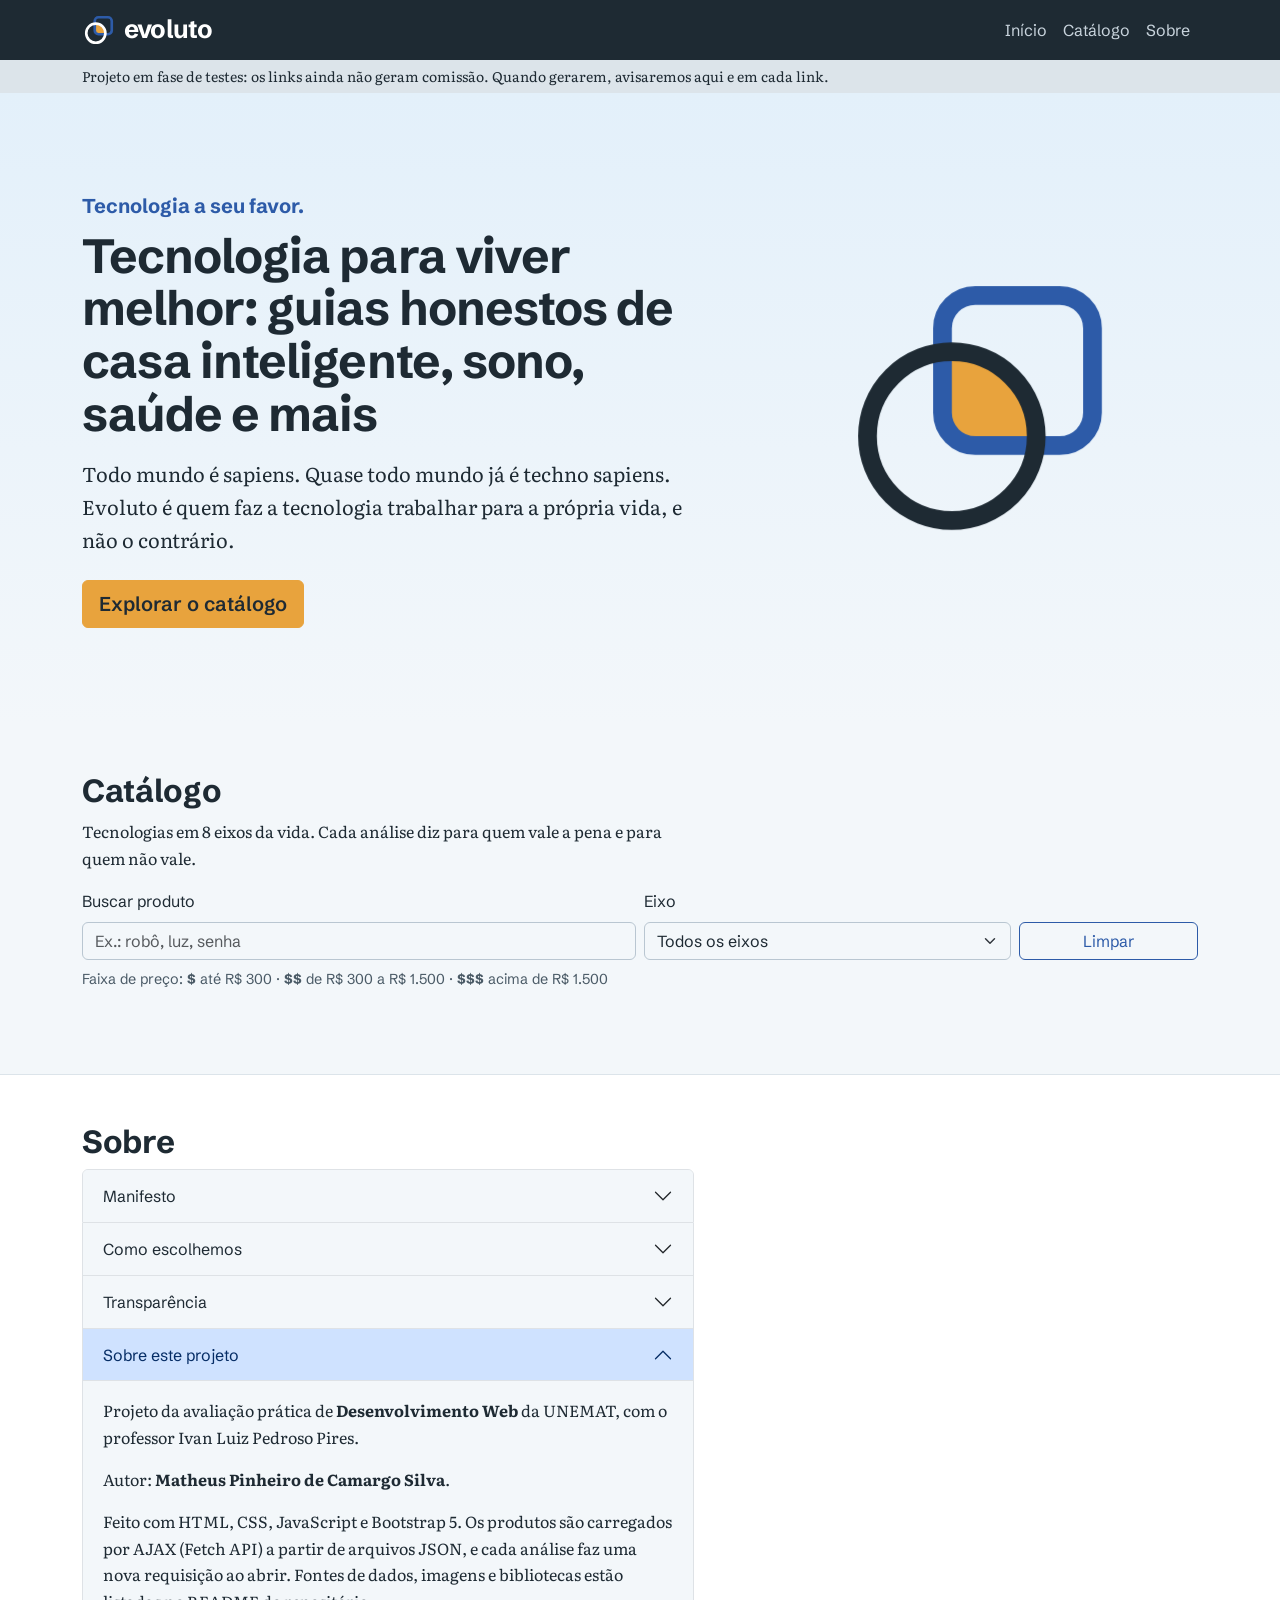
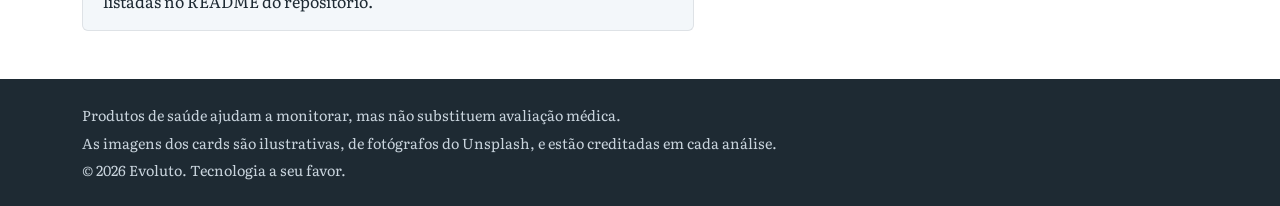
==== index.html @ 6eba9e12 "feat: estrutura semântica, estilos e marca Evoluto Co-Authored-By: Claude Opus 5.5 <noreply@anthropi" ====
<!DOCTYPE html>
<html lang="pt-BR">
<head>
  <meta charset="UTF-8">
  <meta name="viewport" content="width=device-width, initial-scale=1">
  <title>Evoluto: tecnologia a seu favor | Casa inteligente, sono e saúde</title>
  <meta name="description" content="Guias honestos de tecnologia para viver melhor: casa inteligente, sono, saúde, segurança, energia e mais, com prós, contras e evidências em cada análise.">
  <meta name="theme-color" content="#1E2A33">
  <!-- ACAD-14: domínio provisório até o registro de evoluto.com.br -->
  <link rel="canonical" href="https://evoluto.com.br/">
  <meta property="og:type" content="website">
  <meta property="og:locale" content="pt_BR">
  <meta property="og:site_name" content="Evoluto">
  <meta property="og:title" content="Evoluto: tecnologia a seu favor">
  <meta property="og:description" content="Guias honestos de tecnologia para viver melhor, com prós, contras e evidências.">
  <meta property="og:url" content="https://evoluto.com.br/">
  <link rel="icon" href="img/marca/favicon.svg" type="image/svg+xml">
  <link rel="icon" href="img/marca/favicon-32.png" sizes="32x32" type="image/png">
  <link rel="apple-touch-icon" href="img/marca/apple-touch-icon.png">
  <link rel="preconnect" href="https://fonts.googleapis.com">
  <link rel="preconnect" href="https://fonts.gstatic.com" crossorigin>
  <link rel="stylesheet" href="https://fonts.googleapis.com/css2?family=Schibsted+Grotesk:wght@600;700&family=Literata:ital,wght@0,400;0,600;1,400&display=swap">
  <link rel="stylesheet" href="https://cdn.jsdelivr.net/npm/bootstrap@5.3.3/dist/css/bootstrap.min.css"
        integrity="sha384-QWTKZyjpPEjISv5WaRU9OFeRpok6YctnYmDr5pNlyT2bRjXh0JMhjY6hW+ALEwIH" crossorigin="anonymous">
  <link rel="stylesheet" href="https://cdn.jsdelivr.net/npm/bootstrap-icons@1.11.3/font/bootstrap-icons.min.css"
        integrity="sha384-XGjxtQfXaH2tnPFa9x+ruJTuLE3Aa6LhHSWRr1XeTyhezb4abCG4ccI5AkVDxqC+" crossorigin="anonymous">
  <link rel="stylesheet" href="css/style.css">
  <script type="application/ld+json">
  {
    "@context": "https://schema.org",
    "@graph": [
      { "@type": "Organization", "name": "Evoluto", "url": "https://evoluto.com.br/", "logo": "https://evoluto.com.br/img/marca/simbolo.svg" },
      { "@type": "WebSite", "name": "Evoluto", "url": "https://evoluto.com.br/", "inLanguage": "pt-BR" }
    ]
  }
  </script>
</head>
<body>
  <a class="visually-hidden-focusable pular" href="#conteudo">Pular para o conteúdo</a>

  <svg class="position-absolute" width="0" height="0" aria-hidden="true" focusable="false">
    <defs>
      <clipPath id="clip-quadrado"><rect x="24" y="8" width="32" height="32" rx="7"/></clipPath>
      <symbol id="simbolo-evoluto" viewBox="0 0 64 64">
        <circle cx="26" cy="38" r="18" fill="#E8A33D" clip-path="url(#clip-quadrado)"/>
        <rect x="24" y="8" width="32" height="32" rx="7" fill="none" stroke="#2D5BA8" stroke-width="5"/>
        <circle cx="26" cy="38" r="18" fill="none" stroke="currentColor" stroke-width="5"/>
      </symbol>
    </defs>
  </svg>

  <header class="sticky-top">
    <nav class="navbar navbar-expand-lg navbar-dark" aria-label="Navegação principal">
      <div class="container">
        <a class="navbar-brand marca" href="#inicio" aria-label="Evoluto, página inicial">
          <svg class="marca-simbolo" aria-hidden="true" focusable="false"><use href="#simbolo-evoluto"/></svg>
          <span class="marca-nome" aria-hidden="true">evoluto</span>
        </a>
        <button class="navbar-toggler" type="button" data-bs-toggle="collapse" data-bs-target="#menu"
                aria-controls="menu" aria-expanded="false" aria-label="Abrir menu">
          <span class="navbar-toggler-icon"></span>
        </button>
        <div class="collapse navbar-collapse" id="menu">
          <ul class="navbar-nav ms-auto">
            <li class="nav-item"><a class="nav-link" href="#inicio">Início</a></li>
            <li class="nav-item"><a class="nav-link" href="#catalogo">Catálogo</a></li>
            <li class="nav-item"><a class="nav-link" href="#sobre">Sobre</a></li>
          </ul>
        </div>
      </div>
    </nav>
    <!-- ACAD-20: texto da fase de testes. Na Fase 2, aviso de comissão -->
    <p class="aviso-afiliado mb-0"><span class="container d-block">Projeto em fase de testes: os links ainda não geram comissão. Quando gerarem, avisaremos aqui e em cada link.</span></p>
  </header>

  <main id="conteudo">
    <section id="inicio" class="hero" data-periodo="dia" aria-labelledby="titulo-inicio">
      <div class="container">
        <div class="row align-items-center g-5">
          <div class="col-lg-7">
            <p class="tagline mb-2">Tecnologia a seu favor.</p>
            <h1 id="titulo-inicio">Tecnologia para viver melhor: guias honestos de casa inteligente, sono, saúde e mais</h1>
            <p class="texto fs-5 mt-3">Todo mundo é sapiens. Quase todo mundo já é techno sapiens. Evoluto é quem faz a tecnologia trabalhar para a própria vida, e não o contrário.</p>
            <a href="#catalogo" class="btn btn-ambar btn-lg mt-2">Explorar o catálogo</a>
          </div>
          <div class="col-lg-5 text-center">
            <svg class="simbolo-hero" viewBox="0 0 64 64" aria-hidden="true" focusable="false">
              <circle class="simbolo-intersecao" cx="26" cy="38" r="18" fill="#E8A33D" clip-path="url(#clip-quadrado)"/>
              <rect x="24" y="8" width="32" height="32" rx="7" fill="none" stroke="#2D5BA8" stroke-width="4"/>
              <circle cx="26" cy="38" r="18" fill="none" stroke="currentColor" stroke-width="4"/>
            </svg>
          </div>
        </div>
      </div>
    </section>

    <section id="catalogo" class="py-5" aria-labelledby="titulo-catalogo">
      <div class="container">
        <h2 id="titulo-catalogo">Catálogo</h2>
        <p class="texto">Tecnologias em 8 eixos da vida. Cada análise diz para quem vale a pena e para quem não vale.</p>
        <form id="form-busca" class="row g-2 align-items-end" role="search" aria-label="Buscar no catálogo">
          <div class="col-12 col-md-6">
            <label for="busca" class="form-label">Buscar produto</label>
            <input type="search" id="busca" name="q" class="form-control" placeholder="Ex.: robô, luz, senha" autocomplete="off">
          </div>
          <div class="col-8 col-md-4">
            <label for="filtro-eixo" class="form-label">Eixo</label>
            <select id="filtro-eixo" name="eixo" class="form-select">
              <option value="">Todos os eixos</option>
            </select>
          </div>
          <div class="col-4 col-md-2 d-grid">
            <button type="button" id="limpar" class="btn btn-azul">Limpar</button>
          </div>
        </form>
        <p class="legenda mt-2">Faixa de preço: <strong>$</strong> até R$ 300 · <strong>$$</strong> de R$ 300 a R$ 1.500 · <strong>$$$</strong> acima de R$ 1.500</p>
        <p id="status" class="status" role="status" aria-live="polite"></p>
        <div id="aviso-catalogo"></div>
        <div id="grade" class="row row-cols-1 row-cols-sm-2 row-cols-lg-3 row-cols-xl-4 g-4" aria-busy="true"></div>
        <noscript>
          <p class="alert alert-warning mt-3">O catálogo precisa de JavaScript para carregar os produtos. O restante da página funciona normalmente.</p>
        </noscript>
      </div>
    </section>

    <section id="sobre" class="py-5 sobre" aria-labelledby="titulo-sobre">
      <div class="container">
        <h2 id="titulo-sobre">Sobre</h2>
        <div class="accordion texto" id="acordeao-sobre">
          <div class="accordion-item">
            <h3 class="accordion-header">
              <button class="accordion-button collapsed" type="button" data-bs-toggle="collapse" data-bs-target="#sobre-manifesto" aria-expanded="false" aria-controls="sobre-manifesto">Manifesto</button>
            </h3>
            <div id="sobre-manifesto" class="accordion-collapse collapse" data-bs-parent="#acordeao-sobre">
              <div class="accordion-body">
                <p>Todo mundo é sapiens. Quase todo mundo já é techno sapiens: vive cercado de telas, apps e aparelhos.</p>
                <p>Evoluto é quem faz a tecnologia trabalhar para a própria vida. Não luta contra ela, nem vive para ela. Escolhe as ferramentas que devolvem tempo, sono e tranquilidade, e deixa de lado as que só pedem atenção.</p>
                <p class="mb-0">O símbolo do Evoluto é um círculo e um quadrado que se cruzam, a geometria do Homem Vitruviano de Da Vinci. O círculo é você, o quadrado é a tecnologia, e o âmbar é onde os dois se encontram a seu favor.</p>
              </div>
            </div>
          </div>
          <div class="accordion-item">
            <h3 class="accordion-header">
              <button class="accordion-button collapsed" type="button" data-bs-toggle="collapse" data-bs-target="#sobre-metodo" aria-expanded="false" aria-controls="sobre-metodo">Como escolhemos</button>
            </h3>
            <div id="sobre-metodo" class="accordion-collapse collapse" data-bs-parent="#acordeao-sobre">
              <div class="accordion-body">
                <ul>
                  <li><strong>Evidência primeiro.</strong> Quando existe estudo, teste de laboratório ou certificação, citamos a fonte com link.</li>
                  <li><strong>Prós e contras sempre.</strong> Toda análise diz para quem o produto vale e para quem não vale.</li>
                  <li><strong>Primeiro passo evoluto.</strong> Em cada eixo, marcamos o produto com melhor relação entre impacto na rotina e custo.</li>
                  <li><strong>Faixa, não preço.</strong> Preços mudam todo dia. Mostramos a faixa e você confere o valor na loja.</li>
                  <li><strong>Honestidade sobre o método.</strong> Nesta fase, as análises são baseadas em pesquisa e evidências. Quando testarmos um produto, ele ganha o selo "Testado pelo Evoluto".</li>
                </ul>
                <p class="mb-0">Produtos de saúde ajudam a monitorar e acompanhar tendências. Eles não substituem consulta nem exame médico.</p>
              </div>
            </div>
          </div>
          <div class="accordion-item">
            <h3 class="accordion-header">
              <button class="accordion-button collapsed" type="button" data-bs-toggle="collapse" data-bs-target="#sobre-transparencia" aria-expanded="false" aria-controls="sobre-transparencia">Transparência</button>
            </h3>
            <div id="sobre-transparencia" class="accordion-collapse collapse" data-bs-parent="#acordeao-sobre">
              <div class="accordion-body">
                <!-- ACAD-20 -->
                <p>O Evoluto será mantido por comissões de programas de afiliados: quando você compra pelo link, a loja paga uma parte da venda, sem custo extra para você. A comissão nunca decide o que recomendamos.</p>
                <p class="mb-0">Nesta fase de testes, nenhum link gera comissão, e por isso eles aparecem como "Link externo". Quando um link passar a ser de afiliado, ele virá identificado como "Link de afiliado", e este aviso será atualizado.</p>
              </div>
            </div>
          </div>
          <div class="accordion-item">
            <h3 class="accordion-header">
              <button class="accordion-button" type="button" data-bs-toggle="collapse" data-bs-target="#sobre-projeto" aria-expanded="true" aria-controls="sobre-projeto">Sobre este projeto</button>
            </h3>
            <!-- ACAD-05: área de informações do projeto exigida pelo PDF, aberta por padrão -->
            <div id="sobre-projeto" class="accordion-collapse collapse show" data-bs-parent="#acordeao-sobre">
              <div class="accordion-body">
                <p>Projeto da avaliação prática de <strong>Desenvolvimento Web</strong> da UNEMAT, com o professor Ivan Luiz Pedroso Pires.</p>
                <p>Autor: <strong>Matheus Pinheiro de Camargo Silva</strong>.</p>
                <p class="mb-0">Feito com HTML, CSS, JavaScript e Bootstrap 5. Os produtos são carregados por AJAX (Fetch API) a partir de arquivos JSON, e cada análise faz uma nova requisição ao abrir. Fontes de dados, imagens e bibliotecas estão listadas no README do repositório.</p>
              </div>
            </div>
          </div>
        </div>
      </div>
    </section>
  </main>

  <footer class="rodape py-4">
    <div class="container">
      <p class="mb-1">Produtos de saúde ajudam a monitorar, mas não substituem avaliação médica.</p>
      <p class="mb-1">As imagens dos cards são ilustrativas, de fotógrafos do Unsplash, e estão creditadas em cada análise.</p>
      <p class="mb-0">© 2026 Evoluto. Tecnologia a seu favor.</p>
    </div>
  </footer>

  <div class="modal fade" id="modal-detalhe" tabindex="-1" role="dialog" aria-labelledby="detalhe-titulo" aria-hidden="true">
    <div class="modal-dialog modal-lg modal-dialog-scrollable modal-fullscreen-sm-down">
      <div class="modal-content">
        <div class="modal-header align-items-start">
          <div>
            <h2 class="modal-title fs-4" id="detalhe-titulo">Análise</h2>
            <p id="detalhe-meta" class="detalhe-meta small mb-0"></p>
          </div>
          <button type="button" class="btn-close" data-bs-dismiss="modal" aria-label="Fechar"></button>
        </div>
        <div class="modal-body" id="detalhe-corpo"></div>
      </div>
    </div>
  </div>

  <script src="https://cdn.jsdelivr.net/npm/bootstrap@5.3.3/dist/js/bootstrap.bundle.min.js"
          integrity="sha384-YvpcrYf0tY3lHB60NNkmXc5s9fDVZLESaAA55NDzOxhy9GkcIdslK1eN7N6jIeHz" crossorigin="anonymous"></script>
  <script type="module" src="js/app.js"></script>
</body>
</html>
---- css/style.css ----
/* Evoluto: tokens, componentes e apresentação por horário (ver spec §7) */
:root {
  --grafite: #1E2A33;
  --ceu: #F3F7FA;
  --nevoa: #DCE4EA;
  --ambar: #E8A33D;
  --ambar-escuro: #D99229;
  --azul: #2D5BA8;
  --verde: #2F7D62;
  --texto-suave: #4A5A66;
  --fonte-titulo: "Schibsted Grotesk", system-ui, sans-serif;
  --fonte-texto: Literata, Georgia, serif;

  --bs-body-bg: var(--ceu);
  --bs-body-color: var(--grafite);
  --bs-body-font-family: var(--fonte-texto);
  --bs-link-color-rgb: 45, 91, 168;
  --bs-link-hover-color-rgb: 30, 42, 51;
}

body { line-height: 1.65; }
h1, h2, h3, .navbar, .btn, .badge, label, .form-control, .form-select,
.accordion-button, .status, .legenda, .tagline { font-family: var(--fonte-titulo); }
h1 { font-size: clamp(1.9rem, 4.5vw, 3rem); font-weight: 700; letter-spacing: -.02em; line-height: 1.1; }
h2 { font-size: clamp(1.5rem, 3vw, 2rem); font-weight: 700; letter-spacing: -.01em; }
h3 { font-size: 1.15rem; font-weight: 600; }
.texto { max-width: 68ch; }
section { scroll-margin-top: 96px; }
:focus-visible { outline: 3px solid var(--azul); outline-offset: 2px; }

.pular { z-index: 1100; top: .5rem; left: .5rem; padding: .5rem 1rem; background: #fff; }

/* Navegação e marca */
.navbar { background: var(--grafite); }
.navbar .nav-link { color: #C9D4DD; }
.navbar .nav-link:hover, .navbar .nav-link:focus-visible { color: #fff; }
.marca { display: inline-flex; align-items: center; gap: .5rem; color: #fff; }
.marca-simbolo { width: 34px; height: 34px; color: #fff; }
.marca-nome { font-family: var(--fonte-titulo); font-weight: 700; font-size: 1.6rem; letter-spacing: -.03em; line-height: 1; }
.aviso-afiliado { background: var(--nevoa); font-size: .875rem; padding: .3rem 0; }

/* Botões */
.btn { border-radius: 6px; }
.btn-ambar {
  --bs-btn-bg: var(--ambar); --bs-btn-border-color: var(--ambar); --bs-btn-color: var(--grafite);
  --bs-btn-hover-bg: var(--ambar-escuro); --bs-btn-hover-border-color: var(--ambar-escuro); --bs-btn-hover-color: var(--grafite);
  --bs-btn-active-bg: var(--ambar-escuro); --bs-btn-active-color: var(--grafite); --bs-btn-font-weight: 600;
}
.btn-azul {
  --bs-btn-color: var(--azul); --bs-btn-border-color: var(--azul);
  --bs-btn-hover-bg: var(--azul); --bs-btn-hover-color: #fff; --bs-btn-hover-border-color: var(--azul);
  --bs-btn-active-bg: var(--azul); --bs-btn-active-color: #fff;
}

/* Apresentação: o fundo acompanha o horário de quem visita (sem JS = "dia") */
.hero { padding: clamp(3rem, 8vw, 6rem) 0; color: var(--grafite); }
.hero[data-periodo="manha"] { background: linear-gradient(180deg, #F7D9B5 0%, var(--ceu) 100%); }
.hero[data-periodo="dia"]   { background: linear-gradient(180deg, #E3F0FA 0%, var(--ceu) 100%); }
.hero[data-periodo="tarde"] { background: linear-gradient(180deg, #8A4B2E 0%, #3B4A6B 100%); color: #fff; }
.hero[data-periodo="noite"] { background: linear-gradient(180deg, var(--grafite) 0%, #2D3E5C 100%); color: var(--ceu); }
.tagline { font-size: 1.25rem; font-weight: 700; color: var(--azul); }
.hero[data-periodo="tarde"] .tagline, .hero[data-periodo="noite"] .tagline { color: var(--ambar); }
.simbolo-hero { width: min(300px, 60vw); height: auto; }
.simbolo-intersecao { animation: acender 1.6s ease-out .3s 1 both; }
@keyframes acender { from { opacity: 0; } to { opacity: 1; } }
@media (prefers-reduced-motion: reduce) { .simbolo-intersecao { animation: none; } }

/* Catálogo */
.form-control, .form-select { border-radius: 6px; border-color: #B9C6D1; }
.legenda { font-size: .9rem; color: var(--texto-suave); }
.status { font-weight: 600; min-height: 1.6em; }
.card { border: 1px solid var(--nevoa); border-radius: 12px; overflow: hidden; }
.card:hover { border-color: #9FB3C4; }
.card.primeiro { border: 2px solid var(--verde); }
.card-midia { position: relative; }
.card-img-top { aspect-ratio: 16 / 9; object-fit: cover; height: auto; background: var(--nevoa); }
.legenda-ilustrativa {
  position: absolute; right: .5rem; bottom: .4rem; padding: 0 .4rem; border-radius: 4px;
  background: rgba(30, 42, 51, .75); color: #fff; font: 600 .7rem var(--fonte-titulo);
}
.badge-eixo { background: #E8EEF3; color: var(--grafite); font-weight: 600; }
.badge-primeiro { background: var(--verde); }
.card-text { display: -webkit-box; -webkit-line-clamp: 3; -webkit-box-orient: vertical; overflow: hidden; }
.faixa { font-family: var(--fonte-titulo); font-weight: 700; color: var(--texto-suave); letter-spacing: .05em; }
.esqueleto-midia { display: block; aspect-ratio: 16 / 9; }

/* Sobre e rodapé */
.sobre { background: #fff; border-top: 1px solid var(--nevoa); }
.rodape { background: var(--grafite); color: #C9D4DD; font-size: .9rem; }

/* Modal */
.modal-content { border-radius: 16px; border: 0; }
.detalhe-meta { margin-top: .35rem; }
.selo-pesquisa { background: #EAF1FB; color: var(--azul); font-weight: 600; white-space: normal; }
.selo-link { background: var(--nevoa); color: var(--grafite); font-weight: 600; }
.veredito { font-size: 1.15rem; }
.lista-pros li::marker { content: "+  "; color: var(--verde); font-weight: 700; }
.lista-contras li::marker { content: "–  "; color: #B5552B; font-weight: 700; }
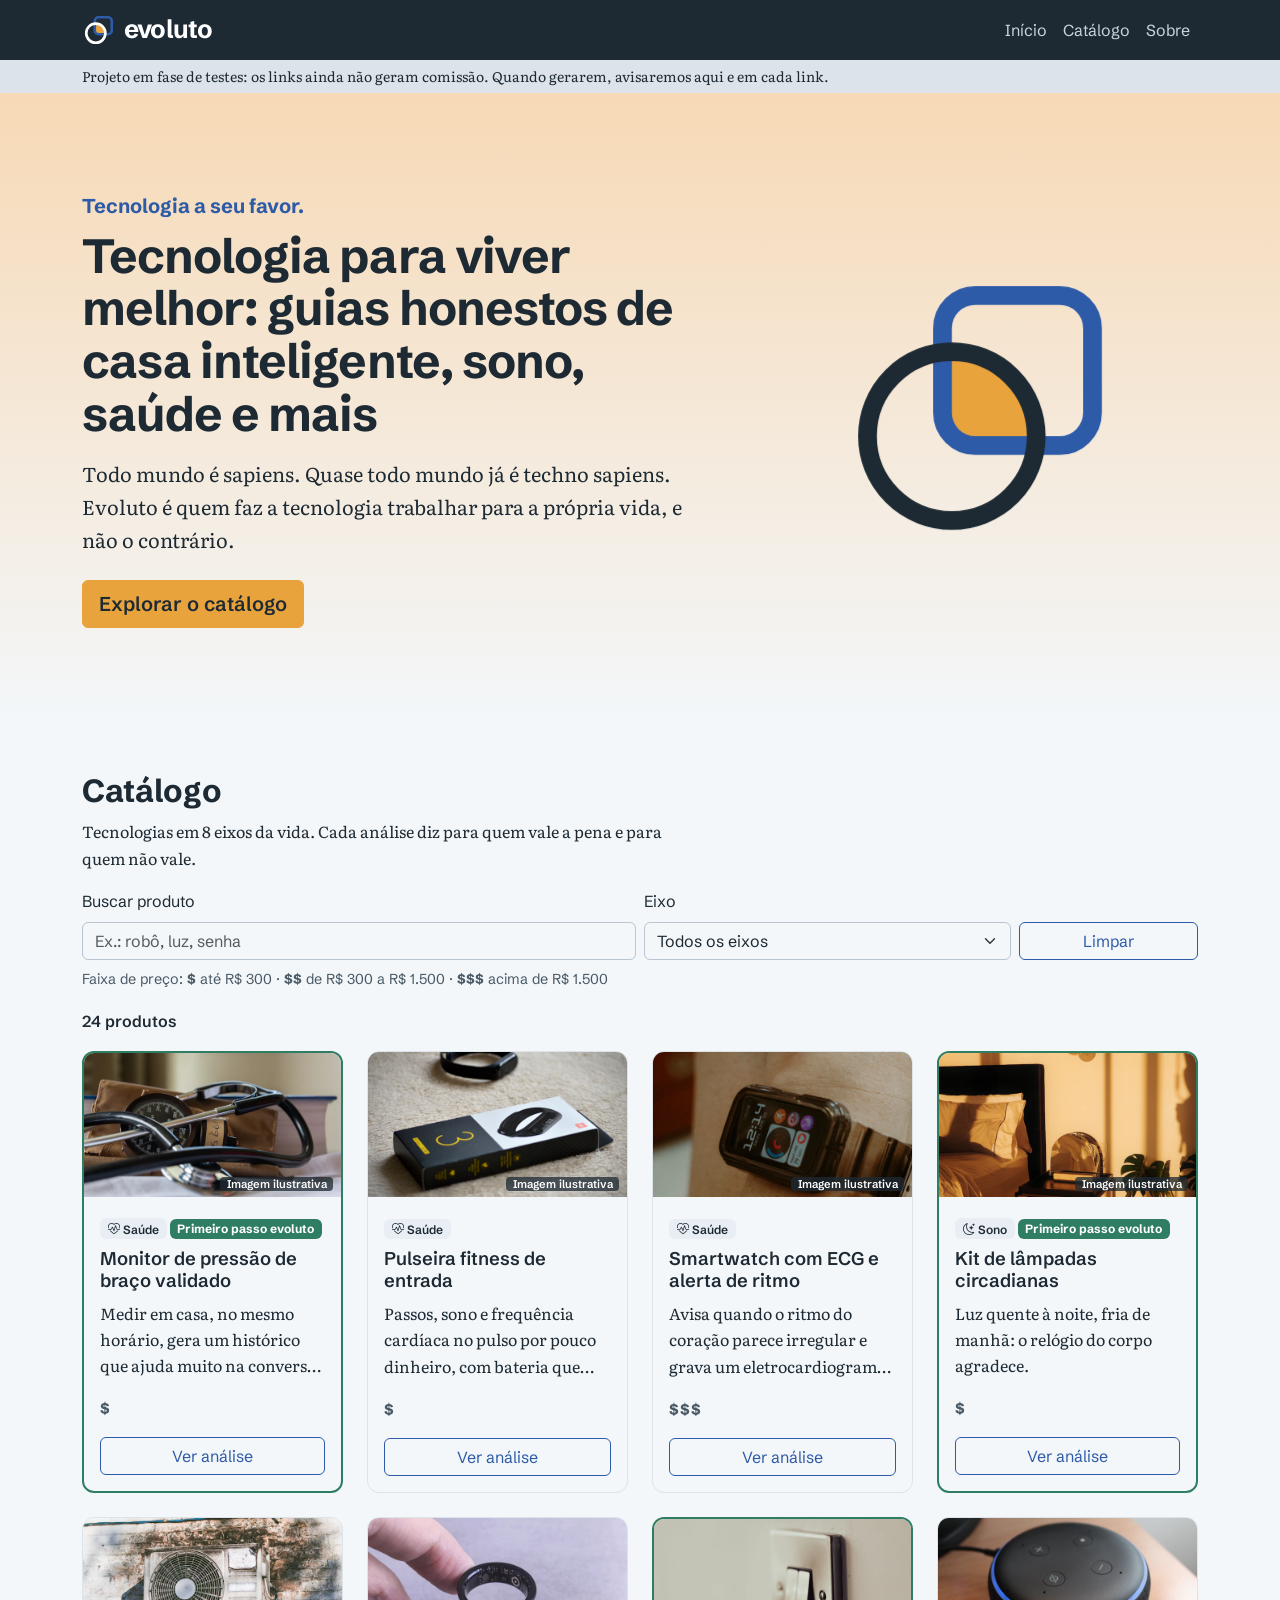
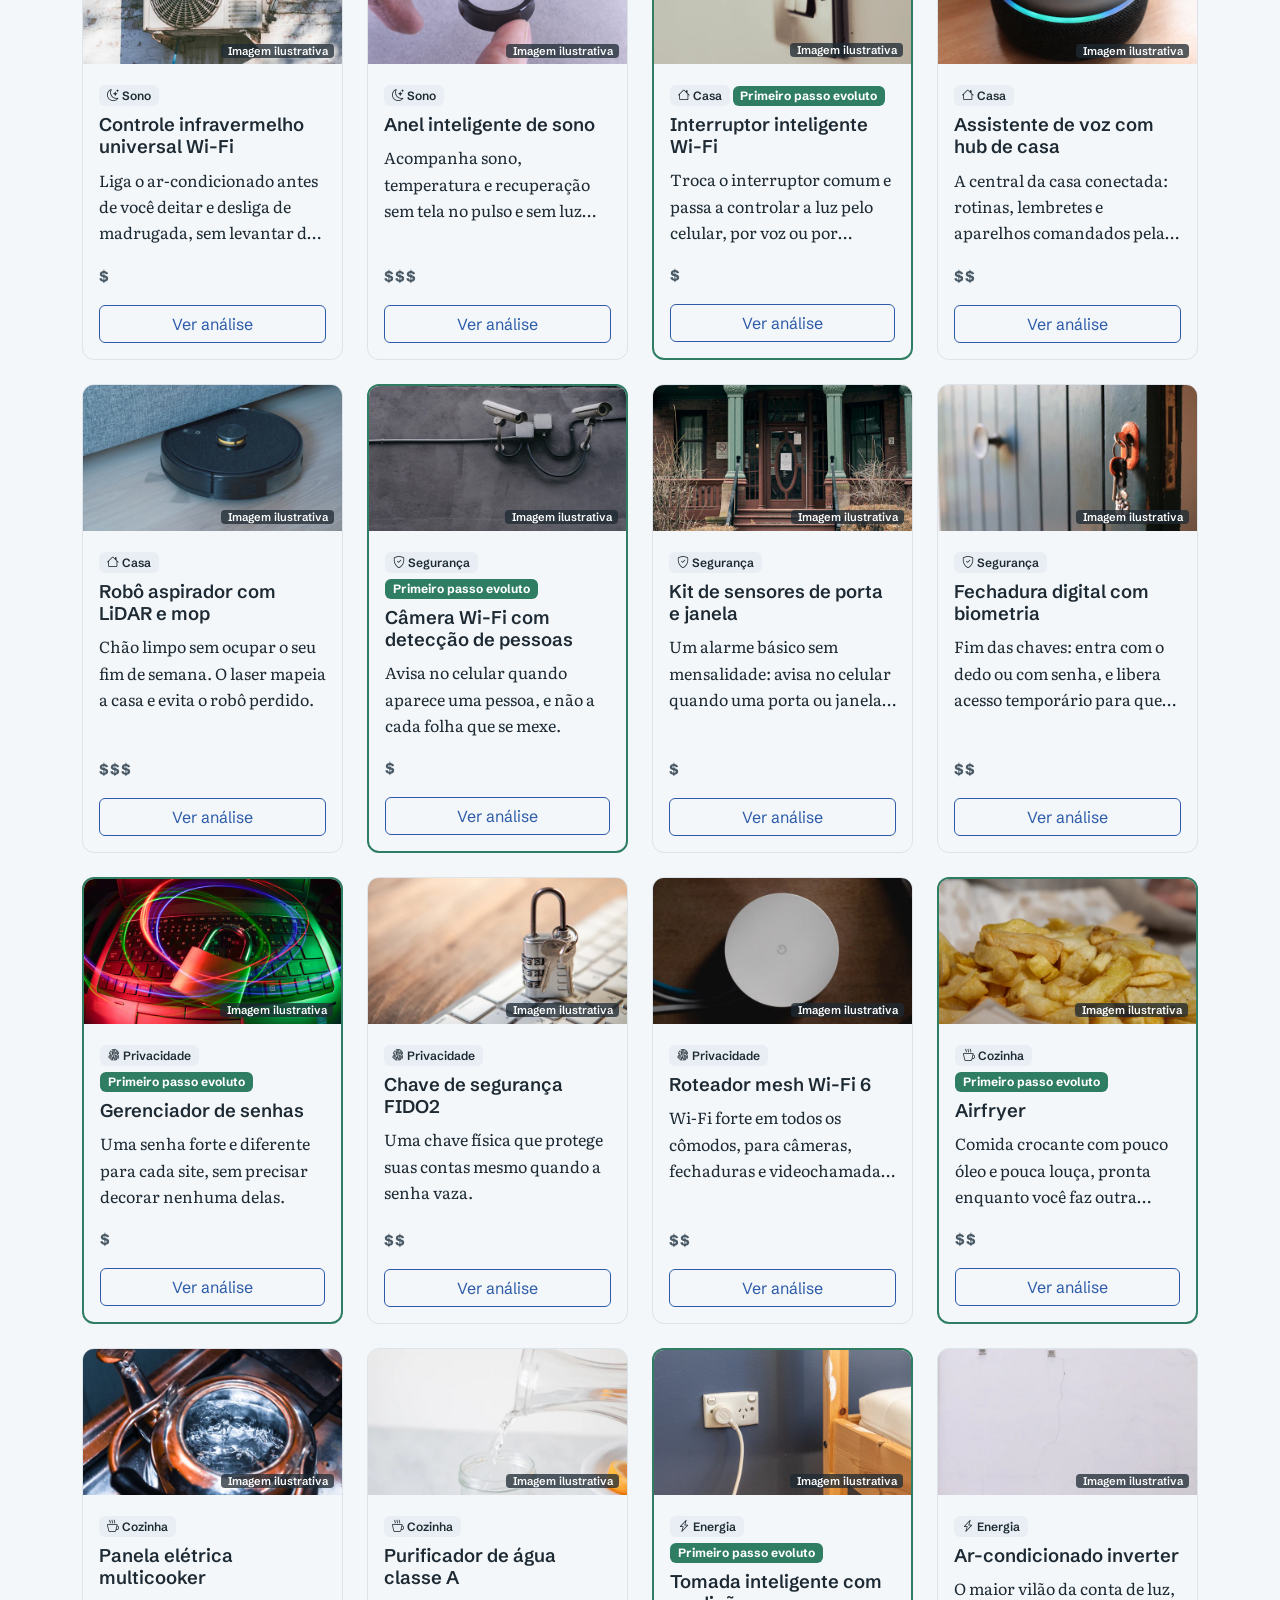
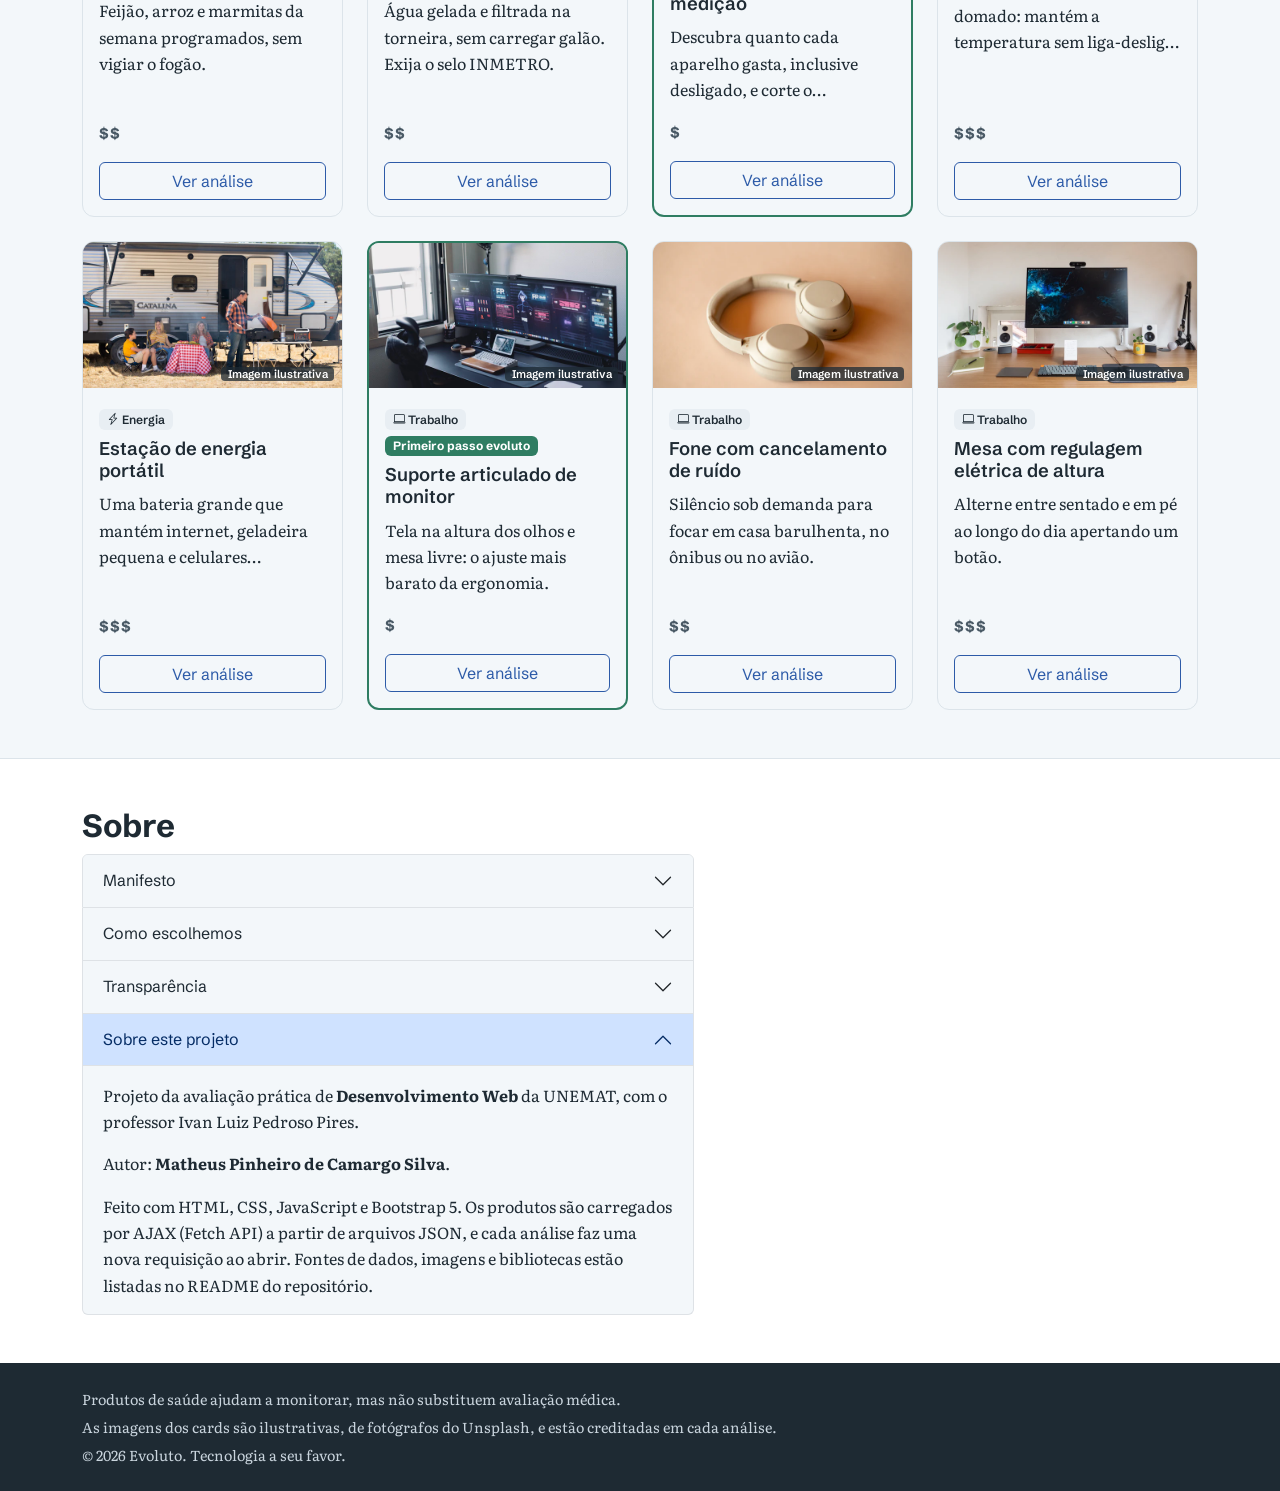
==== commit bc94e42d: "fix: rolagem horizontal no celular, estado de erro preservado e foco visível - Apresentação usa gx-3" ====
--- a/index.html
+++ b/index.html
@@ -76,7 +76,7 @@
   <main id="conteudo">
     <section id="inicio" class="hero" data-periodo="dia" aria-labelledby="titulo-inicio">
       <div class="container">
-        <div class="row align-items-center g-5">
+        <div class="row align-items-center gx-3 gy-4 g-lg-5">
           <div class="col-lg-7">
             <p class="tagline mb-2">Tecnologia a seu favor.</p>
             <h1 id="titulo-inicio">Tecnologia para viver melhor: guias honestos de casa inteligente, sono, saúde e mais</h1>
--- a/css/style.css
+++ b/css/style.css
@@ -26,7 +26,13 @@
 h3 { font-size: 1.15rem; font-weight: 600; }
 .texto { max-width: 68ch; }
 section { scroll-margin-top: 96px; }
-:focus-visible { outline: 3px solid var(--azul); outline-offset: 2px; }
+/* Foco visível: precisa vencer as regras do Bootstrap que zeram o outline (especificidade 0,2,0) */
+:focus-visible,
+.btn:focus-visible, .form-control:focus-visible, .form-select:focus-visible,
+.btn-close:focus-visible, .accordion-button:focus-visible { outline: 3px solid var(--azul); outline-offset: 2px; }
+/* Em fundo grafite (navbar e rodapé) o azul não contrasta: usa âmbar */
+.navbar :focus-visible, .navbar .nav-link:focus-visible, .navbar .navbar-toggler:focus-visible,
+.rodape :focus-visible, .pular:focus-visible { outline: 3px solid var(--ambar); outline-offset: 2px; }
 
 .pular { z-index: 1100; top: .5rem; left: .5rem; padding: .5rem 1rem; background: #fff; }
 
@@ -61,6 +67,7 @@
 .tagline { font-size: 1.25rem; font-weight: 700; color: var(--azul); }
 .hero[data-periodo="tarde"] .tagline, .hero[data-periodo="noite"] .tagline { color: var(--ambar); }
 .simbolo-hero { width: min(300px, 60vw); height: auto; }
+@media (max-width: 991.98px) { .simbolo-hero { width: 140px; } }
 .simbolo-intersecao { animation: acender 1.6s ease-out .3s 1 both; }
 @keyframes acender { from { opacity: 0; } to { opacity: 1; } }
 @media (prefers-reduced-motion: reduce) { .simbolo-intersecao { animation: none; } }
